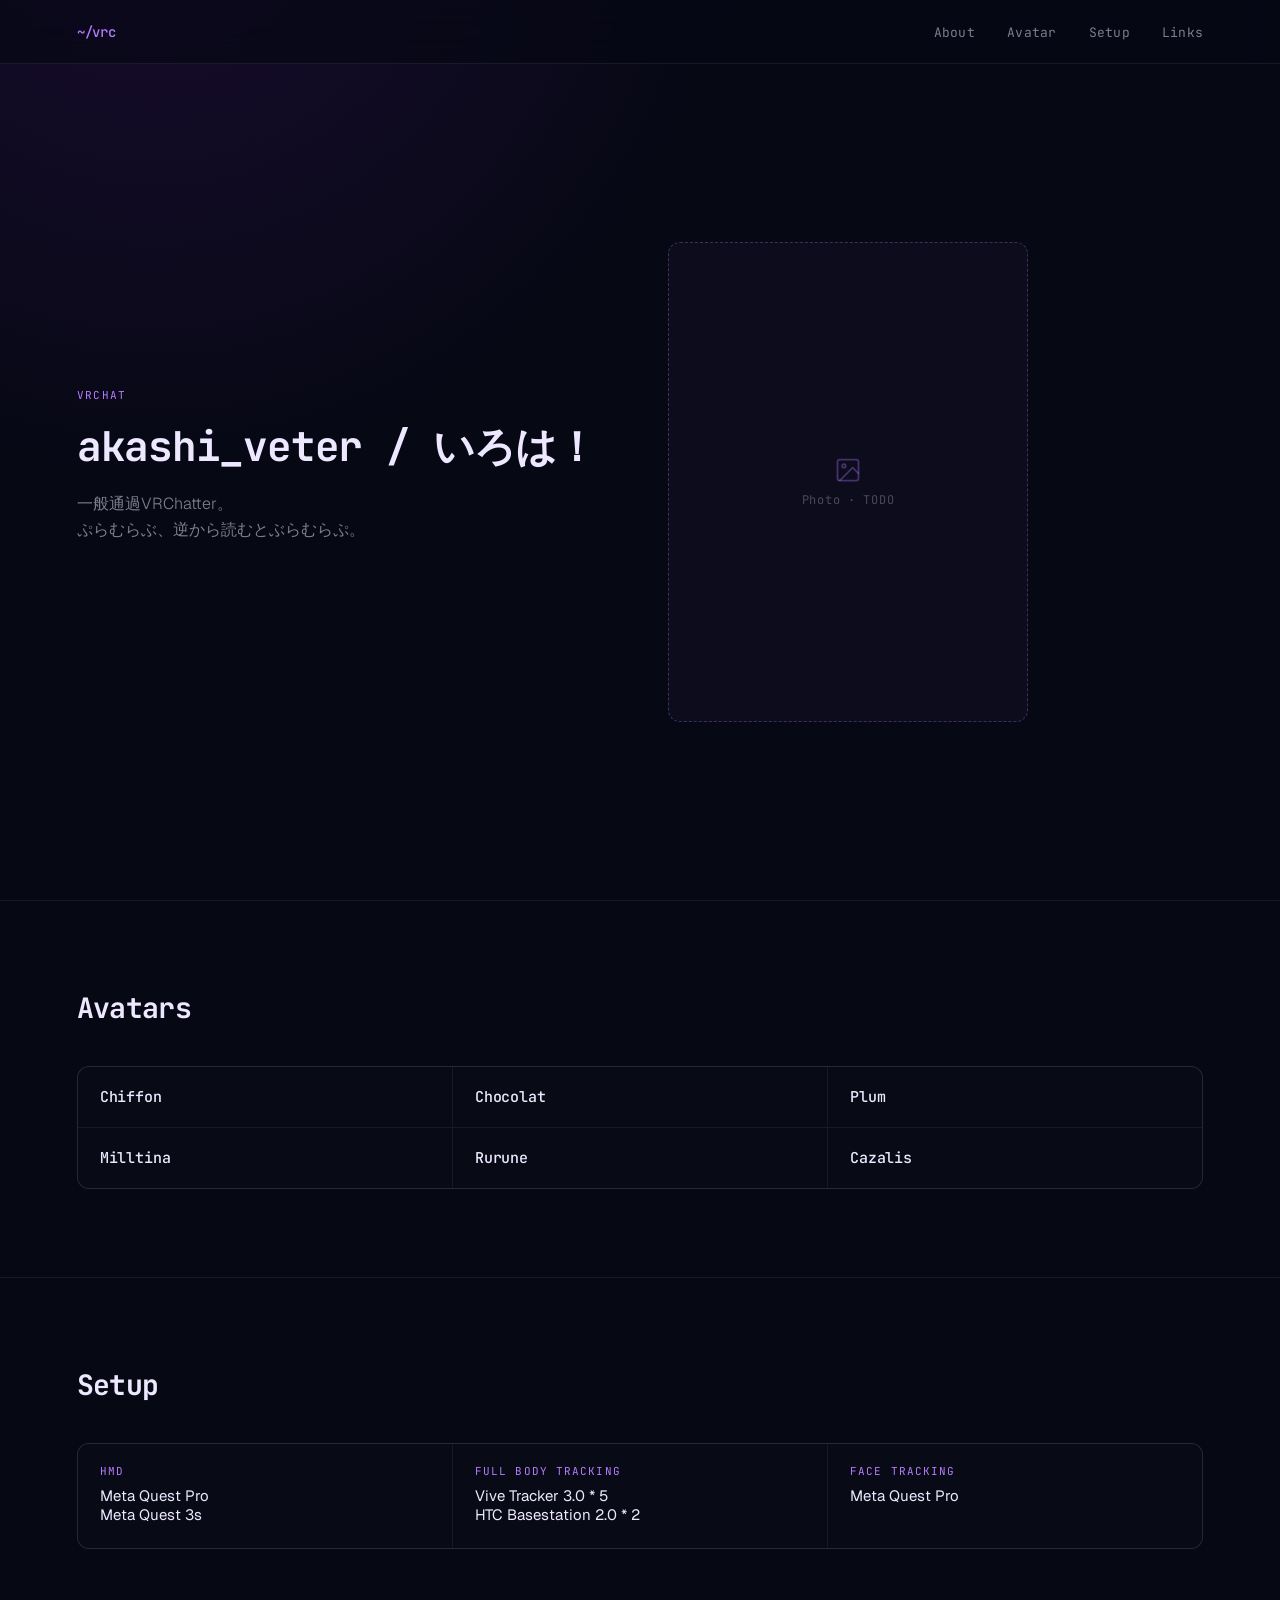
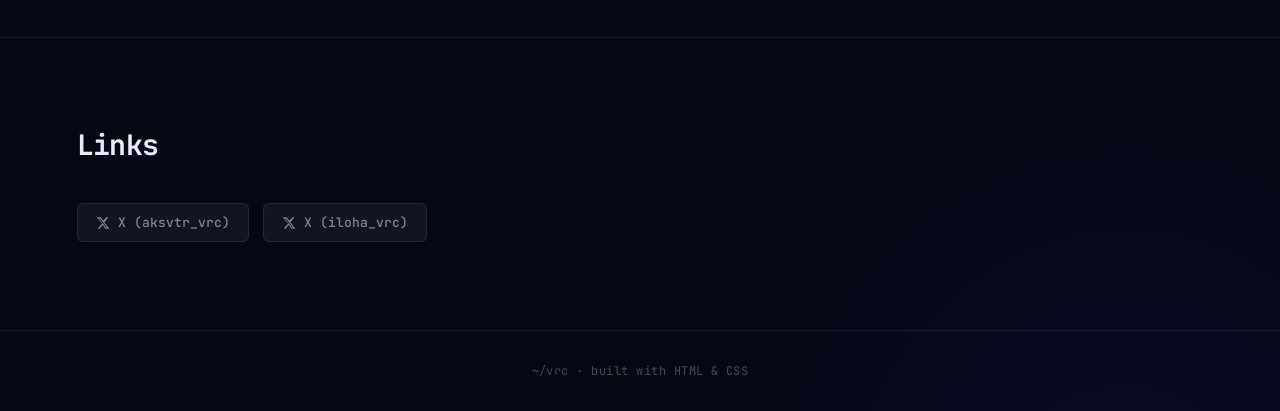
==== vrc/index.html @ 39b8264a "feat: add vrc profile page, design doc, and portfolio subpage - vrc/index.html: VRC profile with ava" ====
<!DOCTYPE html>
<html lang="en">
<head>
  <meta charset="UTF-8">
  <meta name="viewport" content="width=device-width, initial-scale=1.0">
  <!-- TODO: replace with your VRC display name -->
  <title>~/vrc</title>
  <link rel="preconnect" href="https://fonts.googleapis.com">
  <link rel="preconnect" href="https://fonts.gstatic.com" crossorigin>
  <link href="https://fonts.googleapis.com/css2?family=JetBrains+Mono:wght@400;500;700&family=Geist:wght@300;400;500&display=swap" rel="stylesheet">
  <link rel="stylesheet" href="../style.css">
  <style>
    /* ─── HERO ────────────────────────────────────────────── */

    #about {
      min-height: 100dvh;
      display: grid;
      grid-template-columns: 1fr 1fr;
      align-items: center;
      gap: 3.5rem;
      max-width: var(--page-max);
      margin: 0 auto;
      padding: calc(var(--nav-h) + 3rem) var(--px) 3rem;
    }

    .hero-eyebrow {
      font-family: var(--mono);
      font-size: 0.6875rem;
      color: var(--accent);
      letter-spacing: 0.12em;
      text-transform: uppercase;
      margin-bottom: 1.25rem;
    }

    .hero-headline {
      font-family: var(--mono);
      font-size: clamp(1.875rem, 3.2vw, 2.625rem);
      font-weight: 700;
      line-height: 1.18;
      letter-spacing: -0.03em;
      color: var(--text-1);
      margin-bottom: 1.25rem;
    }

    .hero-headline .hl { color: var(--accent); }

    .hero-sub {
      font-family: var(--sans);
      font-size: 1rem;
      font-weight: 300;
      color: var(--text-2);
      line-height: 1.65;
      max-width: 38ch;
      margin-bottom: 2rem;
    }

    .hero-badges {
      display: flex;
      flex-wrap: wrap;
      gap: 0.5rem;
    }

    .badge {
      font-family: var(--mono);
      font-size: 0.75rem;
      color: var(--text-2);
      background: rgba(255,255,255,0.05);
      border: 1px solid var(--glass-border);
      border-radius: var(--r-tag);
      padding: 0.3rem 0.75rem;
    }

    /* ─── PHOTO PLACEHOLDER ───────────────────────────────── */

    .photo-slot {
      aspect-ratio: 3 / 4;
      border-radius: var(--r-card);
      border: 1px dashed rgba(181,123,255,0.3);
      background: rgba(181,123,255,0.04);
      display: flex;
      flex-direction: column;
      align-items: center;
      justify-content: center;
      gap: 0.5rem;
      color: var(--text-3);
      font-family: var(--mono);
      font-size: 0.75rem;
      letter-spacing: 0.06em;
      max-height: 480px;
    }

    .photo-slot svg {
      width: 28px;
      height: 28px;
      stroke: rgba(181,123,255,0.35);
      fill: none;
      stroke-width: 1.5;
      stroke-linecap: round;
      stroke-linejoin: round;
    }

    /* photo slot with actual image (add class .has-photo when ready) */
    .photo-slot.has-photo {
      border: none;
      background: none;
      padding: 0;
      overflow: hidden;
    }

    .photo-slot.has-photo img {
      width: 100%;
      height: 100%;
      object-fit: cover;
      border-radius: var(--r-card);
    }

    /* ─── CONTENT CARDS ───────────────────────────────────── */

    .vrc-card {
      background: var(--glass-bg);
      border: 1px solid var(--glass-border);
      border-radius: var(--r-card);
      padding: 1.75rem;
      backdrop-filter: blur(12px);
      -webkit-backdrop-filter: blur(12px);
      box-shadow: inset 0 1px 0 rgba(255,255,255,0.04);
    }

    .vrc-card-label {
      font-family: var(--mono);
      font-size: 0.6875rem;
      color: var(--accent);
      letter-spacing: 0.1em;
      text-transform: uppercase;
      margin-bottom: 1.25rem;
    }

    /* ─── AVATAR LIST ─────────────────────────────────────── */

    .avatar-grid {
      display: grid;
      grid-template-columns: repeat(3, 1fr);
      gap: 1px;
      background: var(--glass-border);
      border: 1px solid var(--glass-border);
      border-radius: var(--r-card);
      overflow: hidden;
    }

    .avatar-item {
      background: rgba(6,8,20,0.88);
      padding: 1.25rem 1.375rem;
      display: flex;
      flex-direction: column;
      gap: 0.375rem;
      transition: background 0.2s ease;
    }
    .avatar-item:hover { background: rgba(181,123,255,0.055); }

    .avatar-name {
      font-family: var(--mono);
      font-size: 0.9375rem;
      font-weight: 500;
      color: var(--text-1);
      letter-spacing: -0.01em;
    }

    .avatar-base {
      font-family: var(--sans);
      font-size: 0.8125rem;
      font-weight: 300;
      color: var(--text-3);
    }

    .avatar-tag {
      display: inline-block;
      font-family: var(--mono);
      font-size: 0.6875rem;
      color: var(--accent);
      letter-spacing: 0.08em;
      margin-top: 0.25rem;
    }

    /* ─── SETUP GRID ──────────────────────────────────────── */

    .setup-grid {
      display: grid;
      grid-template-columns: repeat(3, 1fr);
      gap: 1px;
      background: var(--glass-border);
      border: 1px solid var(--glass-border);
      border-radius: var(--r-card);
      overflow: hidden;
    }

    .setup-cell {
      background: rgba(6,8,20,0.88);
      padding: 1.25rem 1.375rem;
      transition: background 0.2s ease;
    }
    .setup-cell:hover { background: rgba(181,123,255,0.055); }

    .setup-role {
      font-family: var(--mono);
      font-size: 0.6875rem;
      color: var(--accent);
      letter-spacing: 0.1em;
      text-transform: uppercase;
      margin-bottom: 0.5rem;
    }

    .setup-name {
      font-family: var(--sans);
      font-size: 0.9375rem;
      font-weight: 400;
      color: var(--text-1);
      margin-bottom: 0.25rem;
    }

    .setup-note {
      font-family: var(--sans);
      font-size: 0.8125rem;
      font-weight: 300;
      color: var(--text-3);
    }

    /* ─── LINKS ───────────────────────────────────────────── */

    .links-row {
      display: flex;
      flex-wrap: wrap;
      gap: 0.875rem;
    }

    .link-btn {
      display: inline-flex;
      align-items: center;
      gap: 0.5rem;
      font-family: var(--mono);
      font-size: 0.8125rem;
      font-weight: 500;
      color: var(--text-2);
      background: rgba(255,255,255,0.05);
      border: 1px solid var(--glass-border);
      border-radius: var(--r-btn);
      padding: 0.625rem 1.125rem;
      text-decoration: none;
      white-space: nowrap;
      transition: color 0.18s ease, border-color 0.18s ease, transform 0.12s ease;
    }
    .link-btn:hover  { color: var(--text-1); border-color: rgba(255,255,255,0.18); }
    .link-btn:active { transform: translateY(1px) scale(0.99); }

    .link-icon {
      width: 14px;
      height: 14px;
      fill: currentColor;
      flex-shrink: 0;
    }

    /* ─── RESPONSIVE ──────────────────────────────────────── */

    @media (max-width: 900px) {
      #about {
        grid-template-columns: 1fr;
        min-height: auto;
        padding-bottom: 4rem;
      }

      .photo-slot {
        aspect-ratio: 4 / 3;
        max-height: 280px;
      }

      .avatar-grid {
        grid-template-columns: 1fr 1fr;
      }

      .setup-grid {
        grid-template-columns: 1fr 1fr;
      }
    }

    @media (max-width: 540px) {
      .avatar-grid,
      .setup-grid {
        grid-template-columns: 1fr;
      }
    }
  </style>
</head>
<body>

  <!-- NAV -->
  <nav>
    <a href="../" class="nav-logo">~/vrc</a>
    <ul class="nav-links">
      <li><a href="#about">About</a></li>
      <li><a href="#avatar">Avatar</a></li>
      <li><a href="#setup">Setup</a></li>
      <li><a href="#links">Links</a></li>
    </ul>
  </nav>

  <!-- HERO / ABOUT -->
  <section id="about">
    <div class="hero-left">
      <p class="hero-eyebrow">VRChat</p>
      <!-- TODO: replace with your VRC display name -->
      <h1 class="hero-headline">akashi_veter / いろは！</h1>
      <!-- TODO: write a short intro about yourself in VRC -->
      <p class="hero-sub">一般通過VRChatter。<br>ぷらむらぶ、逆から読むとぶらむらぷ。</p>
    </div>

    <div class="hero-right">
      <!--
        TODO: 写真を追加するときは:
        1. このdivに class="has-photo" を追加
        2. <img> タグのコメントを外してsrcを設定
      -->
      <div class="photo-slot">
        <svg viewBox="0 0 24 24" aria-hidden="true">
          <rect x="3" y="3" width="18" height="18" rx="2"/>
          <circle cx="8.5" cy="8.5" r="1.5"/>
          <path d="m21 15-5-5L5 21"/>
        </svg>
        Photo · TODO
      </div>
      <!-- <div class="photo-slot has-photo"><img src="../assets/hero.jpg" alt=""></div> -->
    </div>
  </section>

  <hr class="divider">

  <!-- AVATAR LIST -->
  <div class="section-inner" id="avatar">
    <h2 class="section-heading">Avatars</h2>
    <div class="avatar-grid">
      <div class="avatar-item"><p class="avatar-name">Chiffon</p></div>
      <div class="avatar-item"><p class="avatar-name">Chocolat</p></div>
      <div class="avatar-item"><p class="avatar-name">Plum</p></div>
      <div class="avatar-item"><p class="avatar-name">Milltina</p></div>
      <div class="avatar-item"><p class="avatar-name">Rurune</p></div>
      <div class="avatar-item"><p class="avatar-name">Cazalis</p></div>
    </div>
  </div>

  <hr class="divider">

  <!-- SETUP -->
  <div class="section-inner" id="setup">
    <h2 class="section-heading">Setup</h2>
    <div class="setup-grid">
      <!-- TODO: fill in your actual equipment -->
      <div class="setup-cell">
        <p class="setup-role">HMD</p>
        <p class="setup-name">Meta Quest Pro<br>Meta Quest 3s</p>
        <p class="setup-note"><!-- optional note --></p>
      </div>
      <div class="setup-cell">
        <p class="setup-role">Full Body Tracking</p>
        <p class="setup-name">Vive Tracker 3.0 * 5<br>HTC Basestation 2.0 * 2</p>
        <p class="setup-note"><!-- optional note --></p>
      </div>
      <div class="setup-cell">
        <p class="setup-role">Face Tracking</p>
        <p class="setup-name">Meta Quest Pro</p>
        <p class="setup-note"><!-- optional note --></p>
      </div>
    </div>
  </div>

  <hr class="divider">

  <!-- LINKS -->
  <div class="section-inner" id="links">
    <h2 class="section-heading">Links</h2>
    <div class="links-row">

      <!-- TODO: replace href with your actual URLs -->
      <a href="https://twitter.com/aksvtr_vrc" class="link-btn">
        <svg class="link-icon" viewBox="0 0 24 24" xmlns="http://www.w3.org/2000/svg" aria-hidden="true">
          <path d="M18.244 2.25h3.308l-7.227 8.26 8.502 11.24H16.17l-4.714-6.231-5.401 6.231H2.748l7.73-8.835L1.254 2.25H8.08l4.253 5.622zm-1.161 17.52h1.833L7.084 4.126H5.117z"/>
        </svg>
        X (aksvtr_vrc)
      </a>

      <a href="https://twitter.com/iloha_vrc" class="link-btn">
        <svg class="link-icon" viewBox="0 0 24 24" xmlns="http://www.w3.org/2000/svg" aria-hidden="true">
          <path d="M18.244 2.25h3.308l-7.227 8.26 8.502 11.24H16.17l-4.714-6.231-5.401 6.231H2.748l7.73-8.835L1.254 2.25H8.08l4.253 5.622zm-1.161 17.52h1.833L7.084 4.126H5.117z"/>
        </svg>
        X (iloha_vrc)
      </a>

    </div>
  </div>

  <footer>
    <p class="footer-text">~/vrc &middot; built with HTML &amp; CSS</p>
  </footer>

</body>
</html>
---- style.css ----
*, *::before, *::after { box-sizing: border-box; margin: 0; padding: 0; }

:root {
  --bg:             #060814;
  --accent:         #b57bff;
  --accent-subtle:  rgba(181, 123, 255, 0.10);
  --accent-border:  rgba(181, 123, 255, 0.22);
  --glass-bg:       rgba(255, 255, 255, 0.035);
  --glass-border:   rgba(255, 255, 255, 0.07);
  --text-1:         #ede8ff;
  --text-2:         rgba(237, 232, 255, 0.52);
  --text-3:         rgba(237, 232, 255, 0.28);
  --mono:           'JetBrains Mono', 'Courier New', monospace;
  --sans:           'Geist', system-ui, -apple-system, sans-serif;
  --r-card:         12px;
  --r-btn:          6px;
  --r-tag:          4px;
  --nav-h:          64px;
  --page-max:       1280px;
  --px:             clamp(1.5rem, 6vw, 5rem);
}

html { scroll-behavior: smooth; }

body {
  font-family: var(--sans);
  color: var(--text-1);
  background-color: var(--bg);
  background-image:
    radial-gradient(ellipse 80% 55% at 12% -8%,  rgba(88,  28, 135, 0.26) 0%, transparent 58%),
    radial-gradient(ellipse 60% 45% at 88% 108%, rgba(28,  18,  80, 0.32) 0%, transparent 55%);
  min-height: 100dvh;
  -webkit-font-smoothing: antialiased;
}

/* ─── NAV ─────────────────────────────────────────────── */

nav {
  position: fixed;
  inset: 0 0 auto 0;
  height: var(--nav-h);
  z-index: 100;
  display: flex;
  align-items: center;
  padding: 0 var(--px);
  background: rgba(6, 8, 20, 0.70);
  backdrop-filter: blur(16px);
  -webkit-backdrop-filter: blur(16px);
  border-bottom: 1px solid var(--glass-border);
}

.nav-logo {
  font-family: var(--mono);
  font-size: 0.875rem;
  font-weight: 500;
  color: var(--accent);
  text-decoration: none;
  letter-spacing: -0.02em;
  margin-right: auto;
}

.nav-links {
  display: flex;
  gap: 2rem;
  list-style: none;
}

.nav-links a {
  font-family: var(--mono);
  font-size: 0.8125rem;
  color: var(--text-2);
  text-decoration: none;
  letter-spacing: 0.02em;
  transition: color 0.18s ease;
}
.nav-links a:hover { color: var(--text-1); }

/* ─── HERO ────────────────────────────────────────────── */

#hero {
  min-height: 100dvh;
  display: grid;
  grid-template-columns: 1fr 1fr;
  align-items: center;
  gap: 3.5rem;
  max-width: var(--page-max);
  margin: 0 auto;
  padding: calc(var(--nav-h) + 3rem) var(--px) 3rem;
}

.hero-eyebrow {
  font-family: var(--mono);
  font-size: 0.6875rem;
  color: var(--accent);
  letter-spacing: 0.12em;
  text-transform: uppercase;
  margin-bottom: 1.25rem;
}

.hero-headline {
  font-family: var(--mono);
  font-size: clamp(1.875rem, 3.2vw, 2.625rem);
  font-weight: 700;
  line-height: 1.18;
  letter-spacing: -0.03em;
  color: var(--text-1);
  margin-bottom: 1.25rem;
}

.hero-headline .hl { color: var(--accent); }

.hero-sub {
  font-family: var(--sans);
  font-size: 1rem;
  font-weight: 300;
  color: var(--text-2);
  line-height: 1.65;
  max-width: 36ch;
  margin-bottom: 2.5rem;
}

.hero-ctas {
  display: flex;
  gap: 0.875rem;
  flex-wrap: wrap;
}

/* ─── BUTTONS ─────────────────────────────────────────── */

.btn-primary {
  display: inline-flex;
  align-items: center;
  font-family: var(--mono);
  font-size: 0.8125rem;
  font-weight: 500;
  color: #07040f;
  background: var(--accent);
  border: none;
  border-radius: var(--r-btn);
  padding: 0.625rem 1.25rem;
  text-decoration: none;
  white-space: nowrap;
  cursor: pointer;
  transition: opacity 0.18s ease, transform 0.12s ease;
}
.btn-primary:hover  { opacity: 0.85; }
.btn-primary:active { transform: translateY(1px) scale(0.99); }

.btn-ghost {
  display: inline-flex;
  align-items: center;
  font-family: var(--mono);
  font-size: 0.8125rem;
  font-weight: 500;
  color: var(--text-2);
  background: transparent;
  border: 1px solid var(--glass-border);
  border-radius: var(--r-btn);
  padding: 0.625rem 1.25rem;
  text-decoration: none;
  white-space: nowrap;
  cursor: pointer;
  transition: color 0.18s ease, border-color 0.18s ease, transform 0.12s ease;
}
.btn-ghost:hover  { color: var(--text-1); border-color: rgba(255,255,255,0.18); }
.btn-ghost:active { transform: translateY(1px) scale(0.99); }

/* ─── TERMINAL CARD ───────────────────────────────────── */

.terminal-card {
  background: var(--glass-bg);
  border: 1px solid var(--glass-border);
  border-radius: var(--r-card);
  backdrop-filter: blur(18px);
  -webkit-backdrop-filter: blur(18px);
  overflow: hidden;
  box-shadow:
    inset 0 1px 0 rgba(255,255,255,0.055),
    0 28px 72px rgba(0,0,0,0.45),
    0 0 0 1px rgba(0,0,0,0.25);
}

.term-bar {
  display: flex;
  align-items: center;
  gap: 0.5rem;
  padding: 0.75rem 1rem;
  background: rgba(255,255,255,0.025);
  border-bottom: 1px solid var(--glass-border);
}

.term-dot {
  width: 10px;
  height: 10px;
  border-radius: 50%;
  flex-shrink: 0;
}
.dot-r { background: #ff5f57; }
.dot-a { background: #febc2e; }
.dot-g { background: #27c840; }

.term-title {
  font-family: var(--mono);
  font-size: 0.6875rem;
  color: var(--text-3);
  margin: 0 auto;
}

.term-body {
  padding: 1.375rem 1.625rem 1.5rem;
  font-family: var(--mono);
  font-size: 0.8125rem;
  line-height: 1.8;
}

.t-row { display: flex; gap: 0.5rem; }
.t-gap { height: 0.625rem; }

.t-prompt { color: var(--accent); }
.t-cmd    { color: var(--text-1); }

.t-out { padding-left: 0; }
.t-key { color: rgba(181,123,255,0.65); display: inline-block; width: 7.5ch; }
.t-val { color: var(--text-2); }

.t-cursor {
  display: inline-block;
  width: 8px;
  height: 1.05em;
  background: var(--accent);
  vertical-align: text-bottom;
  opacity: 0.82;
  animation: blink 1.1s step-end infinite;
}

@keyframes blink {
  0%, 100% { opacity: 0.82; }
  50%       { opacity: 0; }
}

/* ─── SHARED SECTION ──────────────────────────────────── */

.section-inner {
  max-width: var(--page-max);
  margin: 0 auto;
  padding: clamp(4rem, 7vw, 5.5rem) var(--px);
}

.section-heading {
  font-family: var(--mono);
  font-size: clamp(1.375rem, 2.2vw, 1.875rem);
  font-weight: 700;
  color: var(--text-1);
  letter-spacing: -0.025em;
  margin-bottom: 2.5rem;
}

.divider {
  border: none;
  border-top: 1px solid var(--glass-border);
}

/* ─── SKILLS ──────────────────────────────────────────── */

.skills-grid {
  display: grid;
  grid-template-columns: repeat(4, 1fr);
  gap: 1px;
  background: var(--glass-border);
  border: 1px solid var(--glass-border);
  border-radius: var(--r-card);
  overflow: hidden;
}

.skill-card {
  background: rgba(6, 8, 20, 0.88);
  padding: 1.5rem 1.375rem;
  transition: background 0.2s ease;
}
.skill-card:hover { background: rgba(181,123,255,0.055); }

.skill-card.w2 { grid-column: span 2; }

.skill-cat {
  font-family: var(--mono);
  font-size: 0.6875rem;
  color: var(--accent);
  letter-spacing: 0.1em;
  text-transform: uppercase;
  margin-bottom: 0.875rem;
}

.skill-tags {
  display: flex;
  flex-wrap: wrap;
  gap: 0.5rem;
}

.skill-tag {
  font-family: var(--mono);
  font-size: 0.75rem;
  color: var(--text-2);
  background: rgba(255,255,255,0.04);
  border: 1px solid rgba(255,255,255,0.06);
  border-radius: var(--r-tag);
  padding: 0.25rem 0.625rem;
  transition: color 0.15s, border-color 0.15s;
}
.skill-tag:hover { color: var(--text-1); border-color: var(--accent-border); }

/* ─── PAGES ───────────────────────────────────────────── */

.page-card {
  max-width: 440px;
  background: linear-gradient(135deg, rgba(181,123,255,0.07) 0%, rgba(255,255,255,0.015) 100%);
  border: 1px solid var(--accent-border);
  border-radius: var(--r-card);
  backdrop-filter: blur(12px);
  -webkit-backdrop-filter: blur(12px);
  box-shadow:
    inset 0 1px 0 rgba(255,255,255,0.06),
    0 16px 48px rgba(0,0,0,0.28);
  overflow: hidden;
}

.page-card-link {
  display: block;
  padding: 2rem;
  text-decoration: none;
  color: inherit;
  transition: opacity 0.18s;
}
.page-card-link:hover { opacity: 0.82; }

.page-badge {
  display: inline-block;
  font-family: var(--mono);
  font-size: 0.6875rem;
  color: var(--accent);
  letter-spacing: 0.1em;
  text-transform: uppercase;
  border: 1px solid var(--accent-border);
  border-radius: var(--r-tag);
  padding: 0.2rem 0.5rem;
  margin-bottom: 1rem;
}

.page-title {
  font-family: var(--mono);
  font-size: 1.25rem;
  font-weight: 700;
  color: var(--text-1);
  letter-spacing: -0.02em;
  margin-bottom: 0.625rem;
}

.page-desc {
  font-family: var(--sans);
  font-size: 0.9375rem;
  font-weight: 300;
  color: var(--text-2);
  line-height: 1.6;
}

.page-arrow {
  display: inline-block;
  font-family: var(--mono);
  font-size: 0.8125rem;
  color: var(--accent);
  margin-top: 1.25rem;
}

/* ─── CONTACT ─────────────────────────────────────────── */

.contact-wrap {
  display: flex;
  justify-content: center;
}

.contact-card {
  width: 100%;
  max-width: 420px;
  background: var(--glass-bg);
  border: 1px solid var(--glass-border);
  border-radius: var(--r-card);
  backdrop-filter: blur(18px);
  -webkit-backdrop-filter: blur(18px);
  padding: 3rem;
  text-align: center;
  box-shadow:
    inset 0 1px 0 rgba(255,255,255,0.055),
    0 24px 64px rgba(0,0,0,0.38);
}

.contact-title {
  font-family: var(--mono);
  font-size: 1.375rem;
  font-weight: 700;
  color: var(--text-1);
  letter-spacing: -0.02em;
  margin-bottom: 0.75rem;
}

.contact-sub {
  font-family: var(--sans);
  font-size: 0.9375rem;
  font-weight: 300;
  color: var(--text-2);
  line-height: 1.6;
  margin-bottom: 2rem;
}

.btn-gh {
  display: inline-flex;
  align-items: center;
  gap: 0.625rem;
  font-family: var(--mono);
  font-size: 0.8125rem;
  font-weight: 500;
  color: var(--text-1);
  background: rgba(255,255,255,0.07);
  border: 1px solid var(--glass-border);
  border-radius: var(--r-btn);
  padding: 0.75rem 1.5rem;
  text-decoration: none;
  white-space: nowrap;
  transition: background 0.18s ease, transform 0.12s ease;
}
.btn-gh:hover  { background: rgba(255,255,255,0.12); }
.btn-gh:active { transform: translateY(1px) scale(0.99); }

.gh-icon {
  width: 16px;
  height: 16px;
  fill: var(--text-1);
  flex-shrink: 0;
}

/* ─── FOOTER ──────────────────────────────────────────── */

footer {
  text-align: center;
  padding: 2rem var(--px);
  border-top: 1px solid var(--glass-border);
}

.footer-text {
  font-family: var(--mono);
  font-size: 0.75rem;
  color: var(--text-3);
  letter-spacing: 0.04em;
}

/* ─── RESPONSIVE ──────────────────────────────────────── */

@media (max-width: 900px) {
  #hero {
    grid-template-columns: 1fr;
    min-height: auto;
    padding-bottom: 4rem;
  }
}

@media (max-width: 768px) {
  .skills-grid {
    grid-template-columns: 1fr 1fr;
  }
  .skill-card.w2 {
    grid-column: span 2;
  }
  .contact-card {
    padding: 2rem 1.5rem;
  }
}

@media (max-width: 480px) {
  .skills-grid {
    grid-template-columns: 1fr;
  }
  .skill-card.w2 {
    grid-column: span 1;
  }
  .nav-links {
    gap: 1.25rem;
  }
}

@media (prefers-reduced-motion: reduce) {
  .t-cursor { animation: none; opacity: 0.82; }
  *, *::before, *::after { transition-duration: 0.01ms !important; }
}
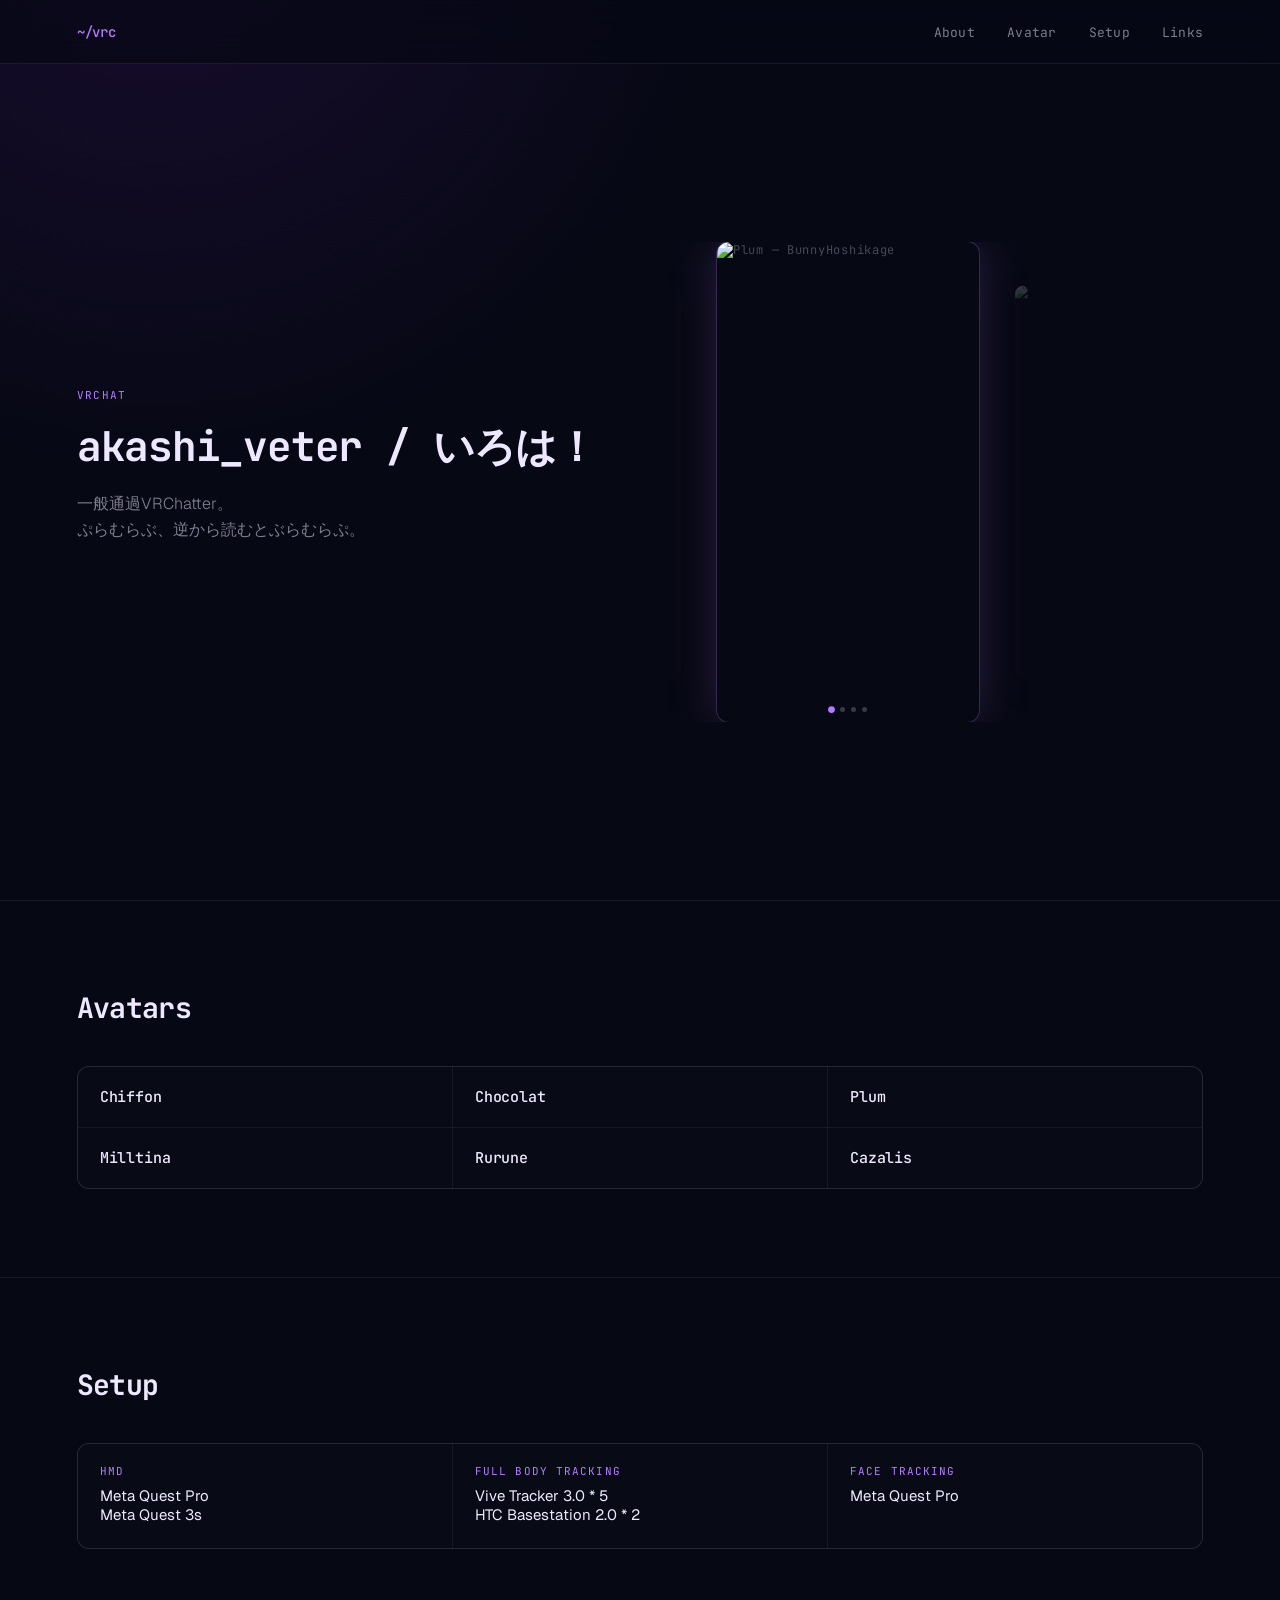
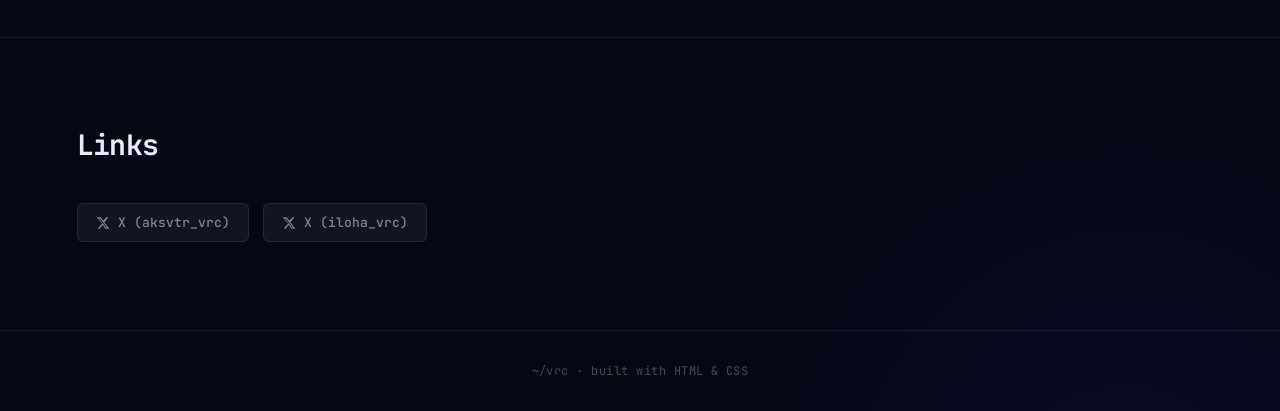
==== commit c1cc754e: "feat(vrc): add avatar photo carousel with auto-advance slideshow" ====
--- a/vrc/index.html
+++ b/vrc/index.html
@@ -99,19 +99,82 @@
       stroke-linejoin: round;
     }
 
-    /* photo slot with actual image (add class .has-photo when ready) */
+    /* ─── SLIDESHOW (ポケポケ carousel) ─────────────────── */
+
     .photo-slot.has-photo {
+      position: relative;
       border: none;
       background: none;
       padding: 0;
       overflow: hidden;
     }
 
-    .photo-slot.has-photo img {
+    .slides-track {
+      position: absolute;
+      inset: 0;
+      display: flex;
+      align-items: center;
+    }
+
+    .slide {
+      flex-shrink: 0;
+      height: 100%;
+      box-sizing: border-box;
+      padding: 0 6px;
+      transform: scale(0.82);
+      opacity: 0.38;
+      filter: brightness(0.52);
+      transition: transform 0.5s ease, opacity 0.5s ease, filter 0.5s ease;
+    }
+
+    .slide.active {
+      transform: scale(1);
+      opacity: 1;
+      filter: brightness(1);
+    }
+
+    .slide img {
       width: 100%;
       height: 100%;
       object-fit: cover;
+      object-position: center top;
       border-radius: var(--r-card);
+      display: block;
+      box-shadow: 0 10px 36px rgba(0,0,0,0.35);
+    }
+
+    .slide.active img {
+      box-shadow:
+        0 0 0 1px var(--accent-border),
+        0 0 48px rgba(181,123,255,0.22),
+        0 20px 64px rgba(0,0,0,0.5);
+    }
+
+    .slide-dots {
+      position: absolute;
+      bottom: 0.625rem;
+      left: 50%;
+      transform: translateX(-50%);
+      display: flex;
+      gap: 0.375rem;
+      z-index: 2;
+    }
+
+    .dot {
+      width: 5px;
+      height: 5px;
+      border-radius: 50%;
+      background: rgba(237,232,255,0.22);
+      transition: background 0.3s, transform 0.3s;
+    }
+
+    .dot.active {
+      background: var(--accent);
+      transform: scale(1.35);
+    }
+
+    @media (prefers-reduced-motion: reduce) {
+      .slide { transition: none; }
     }
 
     /* ─── CONTENT CARDS ───────────────────────────────────── */
@@ -313,20 +376,20 @@
     </div>
 
     <div class="hero-right">
-      <!--
-        TODO: 写真を追加するときは:
-        1. このdivに class="has-photo" を追加
-        2. <img> タグのコメントを外してsrcを設定
-      -->
-      <div class="photo-slot">
-        <svg viewBox="0 0 24 24" aria-hidden="true">
-          <rect x="3" y="3" width="18" height="18" rx="2"/>
-          <circle cx="8.5" cy="8.5" r="1.5"/>
-          <path d="m21 15-5-5L5 21"/>
-        </svg>
-        Photo · TODO
+      <div class="photo-slot has-photo" id="vrc-slideshow">
+        <div class="slides-track">
+          <div class="slide"><img src="Plum_BunnyHoshikage_FT.png" alt="Plum — BunnyHoshikage"></div>
+          <div class="slide"><img src="Plum_ArtemisSailor_FT.png"  alt="Plum — ArtemisSailor"></div>
+          <div class="slide"><img src="Plum_HoneyMooney_FT.png"    alt="Plum — HoneyMooney"></div>
+          <div class="slide"><img src="Plum_Pearl_FT.png"          alt="Plum — Pearl"></div>
+        </div>
+        <div class="slide-dots" aria-hidden="true">
+          <span class="dot"></span>
+          <span class="dot"></span>
+          <span class="dot"></span>
+          <span class="dot"></span>
+        </div>
       </div>
-      <!-- <div class="photo-slot has-photo"><img src="../assets/hero.jpg" alt=""></div> -->
     </div>
   </section>
 
@@ -399,5 +462,61 @@
     <p class="footer-text">~/vrc &middot; built with HTML &amp; CSS</p>
   </footer>
 
+  <script>
+  (function () {
+    var el       = document.getElementById('vrc-slideshow');
+    var track    = el.querySelector('.slides-track');
+    var originals= [].slice.call(track.querySelectorAll('.slide'));
+    var dots     = [].slice.call(el.querySelectorAll('.dot'));
+    var N        = originals.length;
+    var FRAC     = 0.76; // 各カードがコンテナ幅の 76% を占める
+    var idx      = 1;    // extended track 上の現在位置 (1 = orig-0)
+    var busy     = false;
+
+    // 前後にクローンを置いて両端を循環させる
+    // track: [clone-last][orig-0..N-1][clone-first]
+    track.insertBefore(originals[N - 1].cloneNode(true), track.firstChild);
+    track.appendChild(originals[0].cloneNode(true));
+    var all = [].slice.call(track.querySelectorAll('.slide')); // length = N + 2
+
+    function cardWidth() { return Math.round(el.offsetWidth * FRAC); }
+
+    function layout() {
+      var w = cardWidth();
+      all.forEach(function (s) { s.style.width = w + 'px'; });
+    }
+
+    function render(instant) {
+      var containerW = el.offsetWidth;
+      var cw         = cardWidth();
+      var offset     = (containerW - cw) / 2 - idx * cw;
+      var noMotion   = window.matchMedia('(prefers-reduced-motion: reduce)').matches;
+      track.style.transition = (instant || noMotion)
+        ? 'none'
+        : 'transform 0.55s cubic-bezier(0.25, 0.46, 0.45, 0.94)';
+      track.style.transform = 'translateX(' + offset + 'px)';
+
+      var real = ((idx - 1) % N + N) % N;
+      all.forEach(function (s, i)  { s.classList.toggle('active', i === idx); });
+      dots.forEach(function (d, i) { d.classList.toggle('active', i === real); });
+    }
+
+    function advance() {
+      if (busy) return;
+      idx++;
+      render(false);
+      if (idx === N + 1) {        // clone-first に到達 → orig-0 へスナップ
+        busy = true;
+        setTimeout(function () { idx = 1; render(true); busy = false; }, 570);
+      }
+    }
+
+    layout();
+    render(true);
+    window.addEventListener('resize', function () { layout(); render(true); });
+    setInterval(advance, 3800);
+  })();
+  </script>
+
 </body>
 </html>
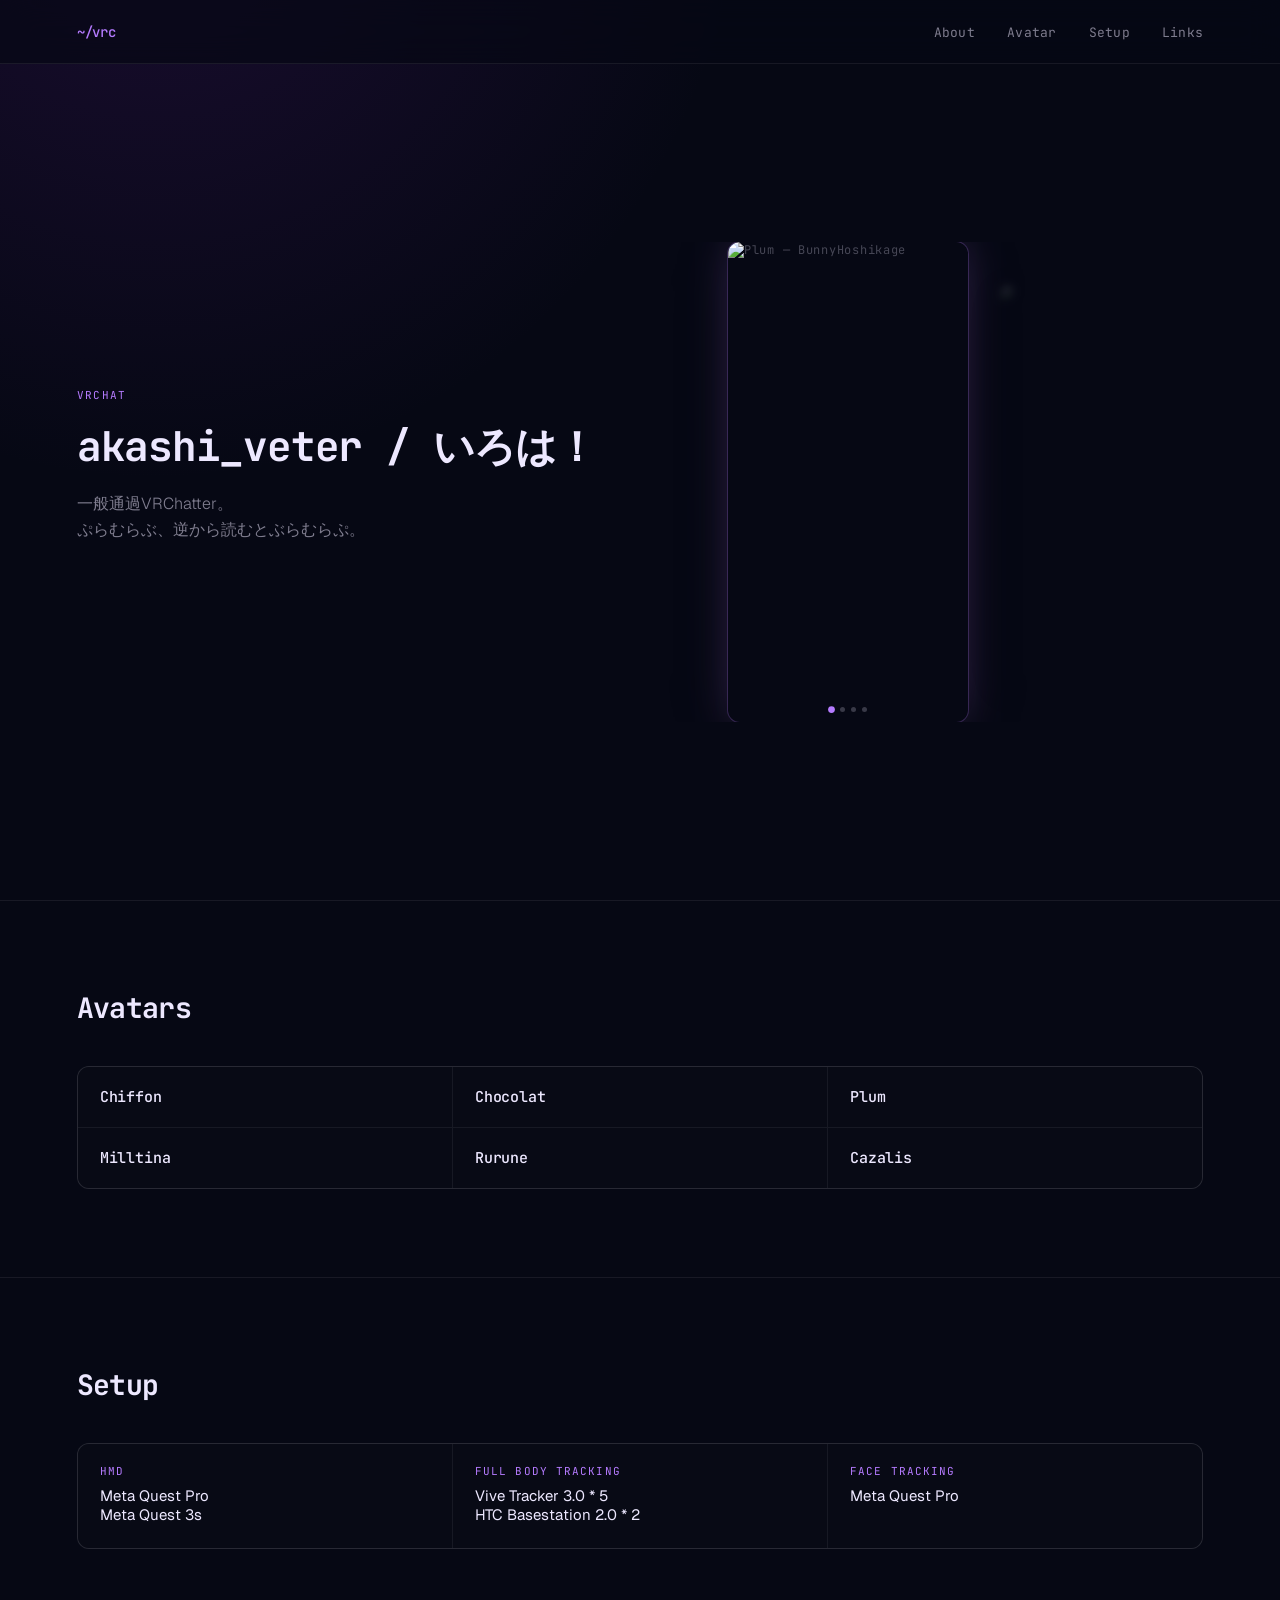
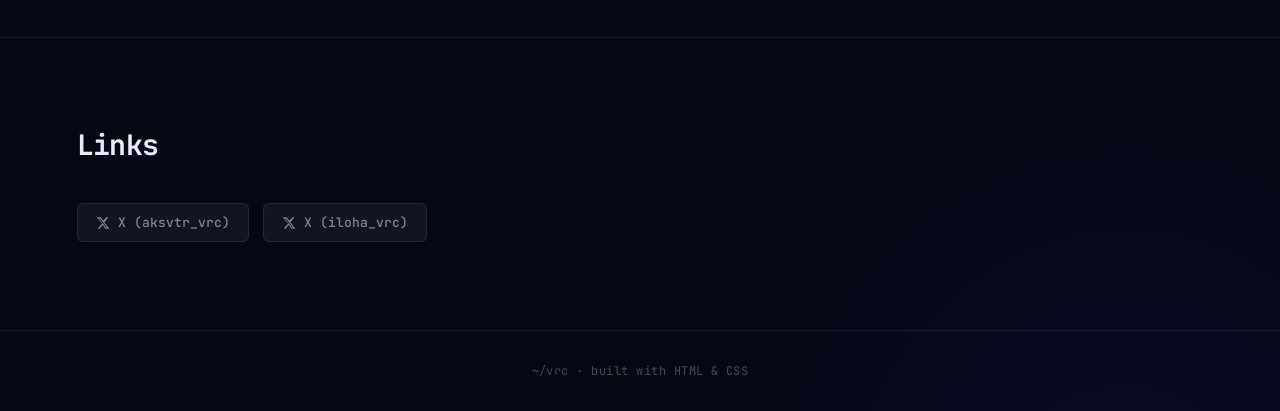
==== commit f1e7da17: "fix(vrc): blur and soft-fade queued carousel slides Queued slides were hard-cropped at the container" ====
--- a/vrc/index.html
+++ b/vrc/index.html
@@ -107,6 +107,10 @@
       background: none;
       padding: 0;
       overflow: hidden;
+      /* Soft-fade the left/right edges so queued slides blend out
+         instead of being hard-cropped by the container. */
+      -webkit-mask-image: linear-gradient(to right, transparent 0%, #000 15%, #000 85%, transparent 100%);
+      mask-image: linear-gradient(to right, transparent 0%, #000 15%, #000 85%, transparent 100%);
     }
 
     .slides-track {
@@ -122,15 +126,15 @@
       box-sizing: border-box;
       padding: 0 6px;
       transform: scale(0.82);
-      opacity: 0.38;
-      filter: brightness(0.52);
+      opacity: 0.55;
+      filter: blur(5px) brightness(0.55);
       transition: transform 0.5s ease, opacity 0.5s ease, filter 0.5s ease;
     }
 
     .slide.active {
       transform: scale(1);
       opacity: 1;
-      filter: brightness(1);
+      filter: blur(0) brightness(1);
     }
 
     .slide img {
@@ -469,7 +473,7 @@
     var originals= [].slice.call(track.querySelectorAll('.slide'));
     var dots     = [].slice.call(el.querySelectorAll('.dot'));
     var N        = originals.length;
-    var FRAC     = 0.76; // 各カードがコンテナ幅の 76% を占める
+    var FRAC     = 0.70; // 各カードがコンテナ幅の 70% を占める
     var idx      = 1;    // extended track 上の現在位置 (1 = orig-0)
     var busy     = false;
 
